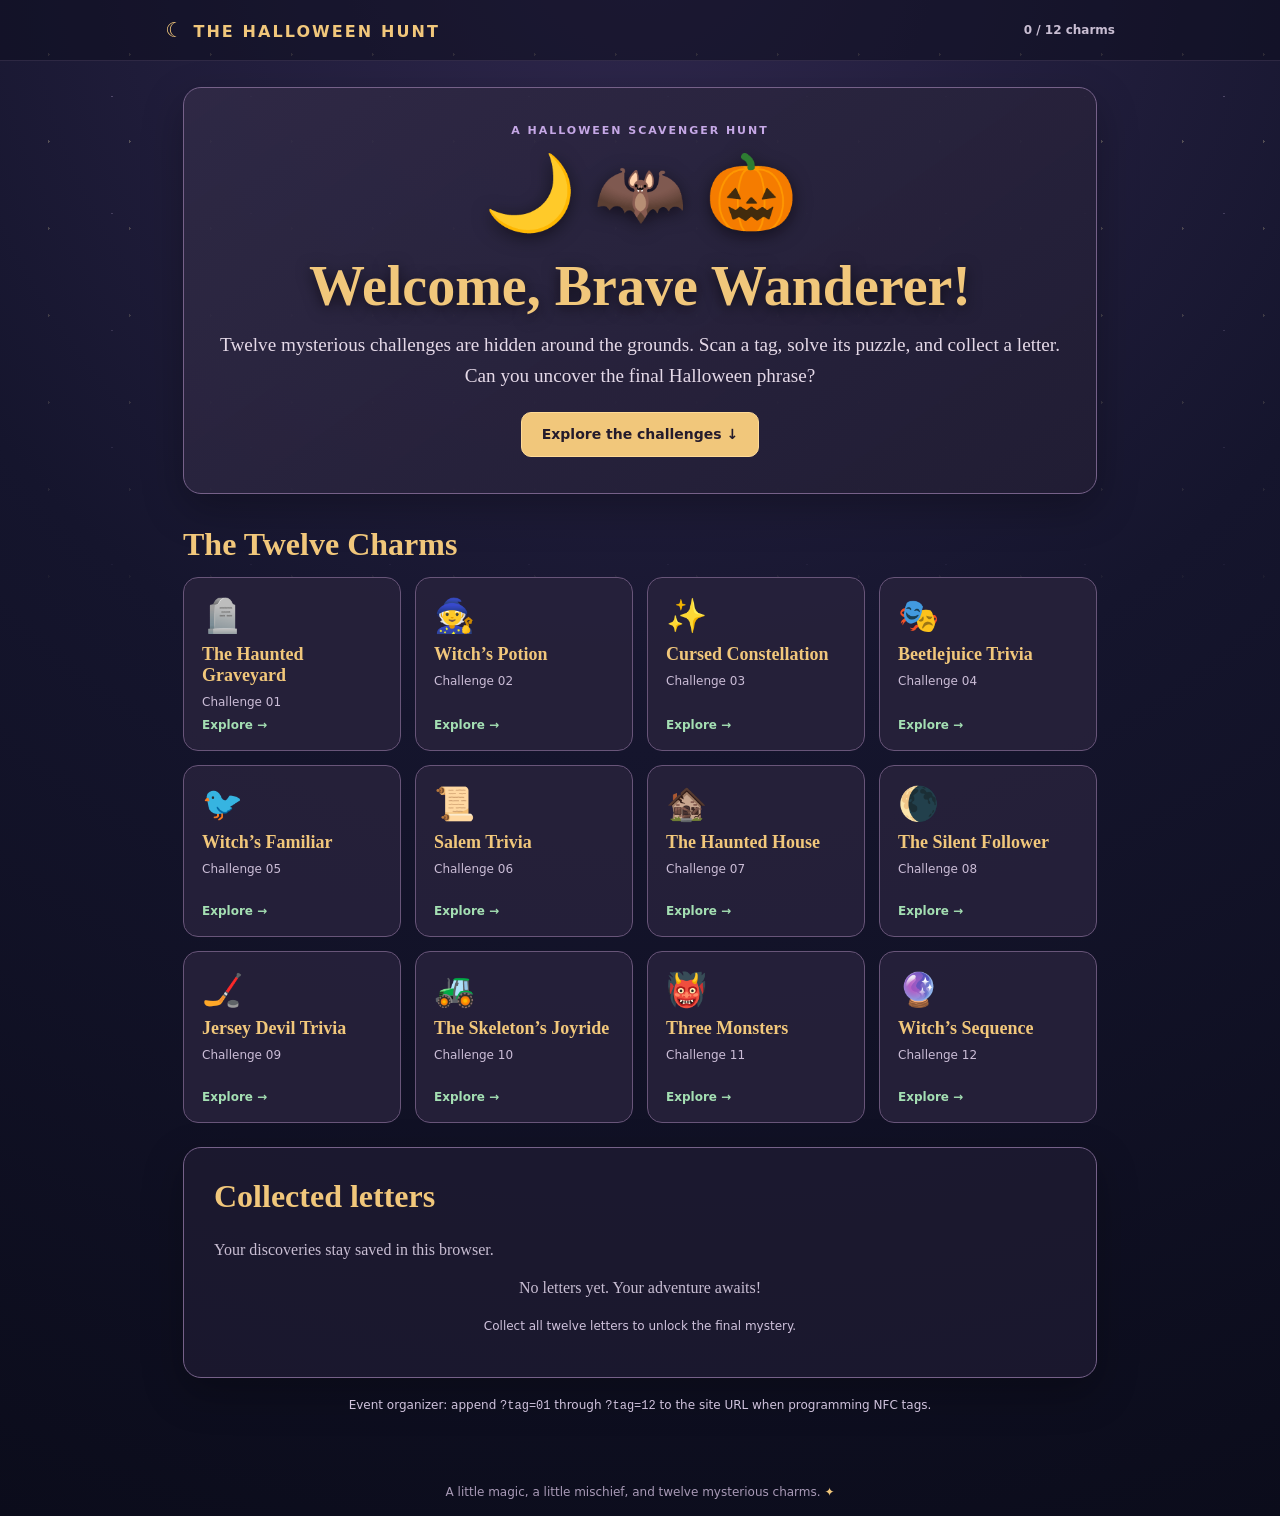
==== index.html @ 90bbd40a "Initial Template" ====
<!doctype html>
<html lang="en">
<head>
<meta charset="utf-8"><meta name="viewport" content="width=device-width, initial-scale=1, viewport-fit=cover">
<meta name="theme-color" content="#101021"><title>The Halloween Hunt</title>
<link rel="stylesheet" href="style.css"><link rel="stylesheet" href="house.css">
</head>
<body>
<div class="stars" aria-hidden="true"></div>
<header class="topbar"><a href="./" id="home-link" class="brand">☾ <span>THE HALLOWEEN HUNT</span></a><div class="progress-label" id="progress-label">0 / 12 charms</div></header>
<main id="app" class="shell" aria-live="polite"></main>
<footer class="footer">A little magic, a little mischief, and twelve mysterious charms. <span>✦</span></footer>
<script src="app.js" defer></script>
</body></html>
---- style.css ----
:root{color-scheme:dark;--bg:#101021;--panel:#25223c;--panel2:#302943;--line:#675573;--gold:#f1c77b;--text:#f5e8d2;--muted:#c9bed3;--purple:#ab89d0;--green:#a9dcb6;font-family:Georgia,'Times New Roman',serif}*{box-sizing:border-box}html{min-height:100%;background:var(--bg)}body{margin:0;min-height:100vh;color:var(--text);background:radial-gradient(circle at 50% -5%,#30284e 0%,#15152d 48%,#0b0c1b 100%);display:flex;flex-direction:column}button,input,textarea{font:inherit}button{cursor:pointer}a{color:inherit}.stars{position:fixed;inset:0;pointer-events:none;opacity:.36;background-image:radial-gradient(#e5d5a4 1px,transparent 1px),radial-gradient(#c1afd8 1px,transparent 1px);background-size:81px 87px,139px 117px;background-position:8px 11px,42px 38px;mask-image:linear-gradient(#000,transparent 75%)}.topbar{position:relative;z-index:2;display:flex;align-items:center;justify-content:space-between;gap:12px;padding:18px max(20px,calc((100vw - 950px)/2));border-bottom:1px solid #75618b44;background:#1010219c}.brand{text-decoration:none;font:700 clamp(12px,2.7vw,16px) system-ui;letter-spacing:.13em;color:var(--gold)}.brand:first-letter{font-size:1.3em}.progress-label{font:600 12px system-ui;color:var(--muted);white-space:nowrap}.shell{position:relative;z-index:1;flex:1;width:min(950px,100%);margin:0 auto;padding:26px 18px 52px}.footer{font:12px system-ui;color:#a99ab7;text-align:center;padding:18px}.footer span{color:var(--gold)}h1,h2,h3,p{margin-top:0}h1{font-size:clamp(2rem,6vw,3.5rem);color:var(--gold);line-height:1.08;margin-bottom:14px;text-shadow:0 3px 15px #0009}h2{font-size:clamp(1.4rem,4vw,2rem);color:var(--gold)}h3{color:var(--gold)}.eyebrow{font:700 11px system-ui;letter-spacing:.18em;text-transform:uppercase;color:#c6a8e6;margin-bottom:12px}.lead{font-size:clamp(1.05rem,2.7vw,1.2rem);line-height:1.6;color:#e5d9e8}.center{text-align:center}.muted{color:var(--muted)}.panel{background:linear-gradient(145deg,#302a46e8,#211d34f5);border:1px solid #766189;border-radius:18px;padding:clamp(18px,4vw,30px);box-shadow:0 15px 40px #0004}.panel+.panel{margin-top:16px}.panel.soft{background:#211d34b8}.panel.intro{padding:36px 25px}.ornament{font-size:clamp(40px,10vw,74px);margin:10px 0 20px;filter:drop-shadow(0 4px 9px #0008)}.btn{display:inline-flex;align-items:center;justify-content:center;gap:8px;background:var(--gold);color:#241b2c;border:1px solid #ffda96;border-radius:10px;padding:12px 20px;min-height:45px;font:700 14px system-ui;text-decoration:none;transition:filter .15s,transform .15s}.btn:hover{filter:brightness(1.08)}.btn:active{transform:translateY(1px)}.btn.secondary{background:#3a3151;color:var(--text);border-color:#8e779e}.btn.ghost-btn{background:transparent;color:var(--gold);border-color:#75628a}.btn:disabled{opacity:.5;cursor:default}.button-row{display:flex;gap:10px;flex-wrap:wrap;justify-content:center;margin-top:20px}.button-row.left{justify-content:flex-start}.grid{display:grid;grid-template-columns:repeat(auto-fit,minmax(185px,1fr));gap:14px}.challenge-card{display:flex;flex-direction:column;gap:9px;min-height:172px;text-decoration:none;padding:18px;background:#27223be6;border:1px solid #685579;border-radius:15px;transition:transform .15s,border-color .15s}.challenge-card:hover{transform:translateY(-2px);border-color:var(--gold)}.challenge-card .symbol{font-size:33px}.challenge-card strong{font-size:18px;color:var(--gold)}.challenge-card small{font:12px system-ui;color:#cbbdd7}.challenge-card.solved{border-color:#7aaf89;background:#23362f}.challenge-card .state{margin-top:auto;font:700 12px system-ui;color:#a4dfb3}.section-title{margin:32px 0 14px}.prompt{background:#171629a6;border-left:3px solid var(--gold);padding:16px 18px;border-radius:5px 10px 10px 5px;line-height:1.7;font-size:1.06rem;margin:18px 0}.prompt em{color:#ead9f2}.input-row{display:flex;gap:10px;align-items:stretch;flex-wrap:wrap;justify-content:center;margin:20px 0}.input-row input,.field{min-height:46px;background:#151427;border:1px solid #806c95;border-radius:10px;padding:11px 13px;color:#fff;font:16px system-ui;min-width:0}.input-row input{width:min(290px,100%)}.feedback{min-height:28px;font:600 14px/1.5 system-ui;color:#f4c783;margin:16px 0 0}.feedback.good{color:#a8e3b9}.letter{font:700 clamp(56px,14vw,100px) Georgia;color:var(--gold);text-shadow:0 0 30px #f1c77b6b;margin:14px}.complete{border:1px solid #a6d9a6;background:linear-gradient(135deg,#203a34,#24233e);border-radius:16px;padding:25px;text-align:center}.choice-grid{display:grid;grid-template-columns:repeat(auto-fit,minmax(140px,1fr));gap:12px;margin:20px 0}.choice{background:#362c49;color:var(--text);border:1px solid #79648e;border-radius:12px;padding:18px 12px;min-height:76px}.choice:hover{border-color:var(--gold)}.graveyard{display:grid;grid-template-columns:repeat(4,1fr);align-items:end;gap:10px;margin:30px 0 14px;min-height:195px}.grave{border:3px solid #918e9b;border-bottom:0;background:linear-gradient(120deg,#666775,#343745);border-radius:65px 65px 4px 4px;padding:30px 5px 16px;min-height:145px;color:#f4f0e9;text-shadow:0 1px 2px #000;font-size:clamp(12px,2vw,17px);box-shadow:inset 5px 3px 10px #fff2;cursor:pointer}.grave span{display:block;font-size:12px;margin-top:8px}.grave:hover{outline:2px solid var(--gold)}.ground-strip{height:18px;border-radius:50%;background:#182923;margin-top:-4px}.monster{font-size:36px;display:block;margin-bottom:8px}.monster-card{background:#201b34;border:1px solid #6c567c;border-radius:13px;padding:17px;text-align:center}.monster-card p{line-height:1.5}.ingredient-area{display:grid;grid-template-columns:repeat(4,1fr);gap:8px;margin:22px 0}.ingredient{background:#3b304d;border:1px solid #9b7ca8;color:var(--text);border-radius:12px;padding:12px 3px;min-height:82px;touch-action:none;user-select:none}.ingredient .emoji{font-size:27px;display:block}.ingredient small{display:block;font:12px system-ui;margin-top:5px}.ingredient:disabled{opacity:.35}.cauldron{width:220px;max-width:100%;margin:15px auto 0;position:relative}.cauldron .rim{height:24px;background:#77728d;border:5px solid #b0a5ba;border-radius:50%;position:relative;z-index:2}.cauldron .pot{width:90%;height:135px;margin:-8px auto 0;border-radius:12% 12% 46% 46%;background:linear-gradient(110deg,#494659,#161622 75%);border:5px solid #17131c;display:grid;place-items:center;box-shadow:inset -12px -8px 12px #0005,0 10px 15px #0005}.cauldron .brew{font-size:25px;letter-spacing:5px;min-height:32px}.cauldron .leg{height:15px;width:14px;background:#28252f;display:inline-block;margin:0 50px}.cauldron.drag-over .rim{border-color:#b7ffb2;box-shadow:0 0 18px #87e58b}.witch{font-size:56px;line-height:1}.tiny{font:12px/1.5 system-ui;color:#cfc2dc}.starboard{width:min(330px,90vw);aspect-ratio:1;margin:20px auto;position:relative;display:grid;grid-template-columns:repeat(3,1fr);grid-template-rows:repeat(3,1fr);align-items:center;justify-items:center}.star-btn{font-size:35px;width:68px;height:68px;border-radius:50%;border:0;background:transparent;color:#a4a1bc;text-shadow:0 0 5px #fff2;transition:color .12s,text-shadow .12s}.star-btn.lit{color:#ffe7a3;text-shadow:0 0 18px #ffe5a0,0 0 32px #ffc86a}.star-btn:disabled{cursor:default}.star-lines{position:absolute;inset:0;width:100%;height:100%;pointer-events:none;z-index:0}.star-btn{z-index:1}.upload-preview{width:min(360px,100%);max-height:270px;object-fit:contain;border:1px solid #79668b;border-radius:12px;margin:16px auto;display:block}.notice{font:13px/1.5 system-ui;color:#d2c3d9}.tag-pill{display:inline-block;border:1px solid #7e6a8f;padding:7px 10px;border-radius:20px;font:12px system-ui;margin:3px;color:var(--muted)}.letters{display:flex;gap:7px;flex-wrap:wrap;justify-content:center;margin:20px 0}.letter-tile{width:43px;height:52px;background:#332a47;border:1px solid #8b719c;border-radius:8px;display:grid;place-items:center;font:bold 23px Georgia;color:var(--gold)}.final-input{width:min(430px,100%);text-align:center;text-transform:uppercase;letter-spacing:.08em}.skeleton-art{font-size:75px;text-align:center;margin:12px}.scene{margin:20px auto;max-width:760px}.scene .bat{font-family:system-ui}.game-nav{display:flex;justify-content:space-between;align-items:center;gap:10px;margin-bottom:24px}.game-nav a{font:13px system-ui;text-decoration:none;color:#dac6e7}.game-nav .counter{font:12px system-ui;color:#ae9ac0}.hidden{display:none!important}@media(max-width:520px){.shell{padding:20px 12px 40px}.graveyard{gap:5px}.grave{min-height:130px;padding:25px 2px 12px;border-width:2px}.grave span{font-size:10px}.ingredient-area{gap:5px}.ingredient{padding:8px 2px;min-height:76px}.ingredient .emoji{font-size:22px}.ingredient small{font-size:10px}.choice-grid{grid-template-columns:repeat(2,1fr)}.topbar{padding:16px 12px}.star-btn{width:58px;height:58px}}@media(prefers-reduced-motion:reduce){*,*:before,*:after{scroll-behavior:auto!important;transition-duration:.01ms!important}}
---- house.css ----
.scene{position:relative;aspect-ratio:16/10;overflow:hidden;border:3px solid #675070;border-radius:16px;background:linear-gradient(#12152f 0%,#2c2846 65%,#1d2431 100%);isolation:isolate;box-shadow:0 16px 45px #0009}.moon{position:absolute;left:12%;top:10%;width:13%;aspect-ratio:1;border-radius:50%;background:#f2e4b0;box-shadow:0 0 32px #e6d9a660}.star{position:absolute;width:2px;height:2px;background:#eee3c7;border-radius:50%}.hill{position:absolute;bottom:-16%;width:70%;height:36%;border-radius:50%;background:#131d22}.hill.left{left:-20%}.hill.right{right:-20%;bottom:-20%}.house{position:absolute;left:22%;top:24%;width:56%;height:66%;filter:drop-shadow(5px 8px 4px #05050c99)}.body{position:absolute;inset:24% 5% 0;background:#333044;border:5px solid #151321;border-bottom:0}.roof{position:absolute;top:0;left:0;width:100%;height:39%;background:#1c1b2d;clip-path:polygon(50% 0,100% 80%,95% 100%,5% 100%,0 80%)}.roof:after{content:"";position:absolute;inset:12% 10% 8%;background:#464056;clip-path:polygon(50% 0,100% 83%,0 83%)}.chimney{position:absolute;right:17%;top:0;width:11%;height:27%;background:#282433;border:4px solid #161420}.door{position:absolute;bottom:0;left:42%;height:33%;width:16%;border:4px solid #17131d;border-radius:45% 45% 0 0;background:#171625}.door:after{content:"";position:absolute;right:16%;top:56%;width:5px;height:5px;border-radius:50%;background:#d4ae62}.window{position:absolute;width:18%;height:21%;border:5px solid #17141e;background:#927b51;box-shadow:inset 0 0 16px #e5a95b80,0 0 7px #c78e5044;overflow:hidden}.window:before,.window:after{content:"";position:absolute;background:#211927;z-index:3}.window:before{left:47%;top:0;width:5px;height:100%}.window:after{top:48%;left:0;width:100%;height:5px}.w1{top:34%;left:12%}.w2{top:34%;left:41%}.w3{top:34%;right:12%}.w4{top:61%;left:12%}.w5{top:61%;right:12%}.w6{top:8%;left:41%;height:19%;width:18%;border-radius:48% 48% 0 0}.ghost{position:absolute;left:17%;top:14%;width:66%;height:77%;background:#f7f4e8;border-radius:48% 48% 6% 6%;filter:drop-shadow(0 0 5px #fff);opacity:0;transform:translateY(20%);transition:opacity .09s,transform .13s;z-index:1}.ghost:before,.ghost:after{content:"";position:absolute;top:35%;width:14%;height:17%;background:#242038;border-radius:50%}.ghost:before{left:25%}.ghost:after{right:25%}.ghost.on{opacity:1;transform:translateY(0)}/* Two vampire cameos, separate from the fourteen countable ghosts. */
.vampire{position:absolute;left:17%;top:13%;width:66%;height:84%;opacity:0;transform:translateY(22%);transition:opacity .12s,transform .16s;z-index:2;pointer-events:none}
.vampire.on{opacity:1;transform:translateY(0)}
.vampire .cape{position:absolute;inset:36% 0 0;background:#56142e;clip-path:polygon(50% 0,87% 10%,100% 100%,0 100%,13% 10%);border-radius:20%}
.vampire .face{position:absolute;left:19%;top:12%;width:62%;height:59%;background:#d9c5bc;border-radius:43% 43% 48% 48%;border:1px solid #57475b}
.vampire .hair{position:absolute;left:16%;top:0;width:68%;height:32%;background:#17121e;clip-path:polygon(0 0,100% 0,100% 88%,69% 62%,50% 100%,31% 62%,0 88%)}
.vampire .eyes{position:absolute;left:33%;top:39%;width:9%;height:8%;background:#f04653;border-radius:50%;box-shadow:18px 0 #f04653}
.vampire .fangs{position:absolute;left:39%;top:59%;width:24%;height:12%;background:#fff;clip-path:polygon(0 0,100% 0,82% 100%,62% 0,38% 0,18% 100%)}
.bat{position:absolute;top:23%;left:-15%;font:clamp(18px,5vw,40px) sans-serif;color:#090a15;z-index:8;opacity:0;white-space:nowrap;pointer-events:none}.bat.fly-left{animation:flyLeft 2.1s linear forwards}.bat.fly-right{animation:flyRight 2.1s linear forwards;transform:scaleX(-1)}@keyframes flyLeft{0%{left:-15%;top:22%;opacity:0}10%{opacity:1}100%{left:110%;top:9%;opacity:1}}@keyframes flyRight{0%{left:110%;top:9%;opacity:0}10%{opacity:1}100%{left:-15%;top:22%;opacity:1}}.lightning{position:absolute;inset:0;background:#f7f3e0;opacity:0;pointer-events:none;z-index:10}.fog{position:absolute;bottom:-8%;left:-10%;width:120%;height:25%;background:radial-gradient(ellipse,#b7b4d13b,transparent 65%);z-index:9;pointer-events:none}.ground{position:absolute;bottom:0;width:100%;height:11%;background:#101b1c}.tree{position:absolute;bottom:8%;width:10px;height:46%;background:#11131b;transform:rotate(9deg);z-index:2}.tree:before,.tree:after{content:"";position:absolute;background:#11131b;width:8px;height:70%;bottom:35%;transform-origin:bottom}.tree:before{transform:rotate(-45deg)}.tree:after{transform:rotate(42deg)}.tree.left{left:10%}.tree.right{right:9%;height:38%;transform:rotate(-10deg)}
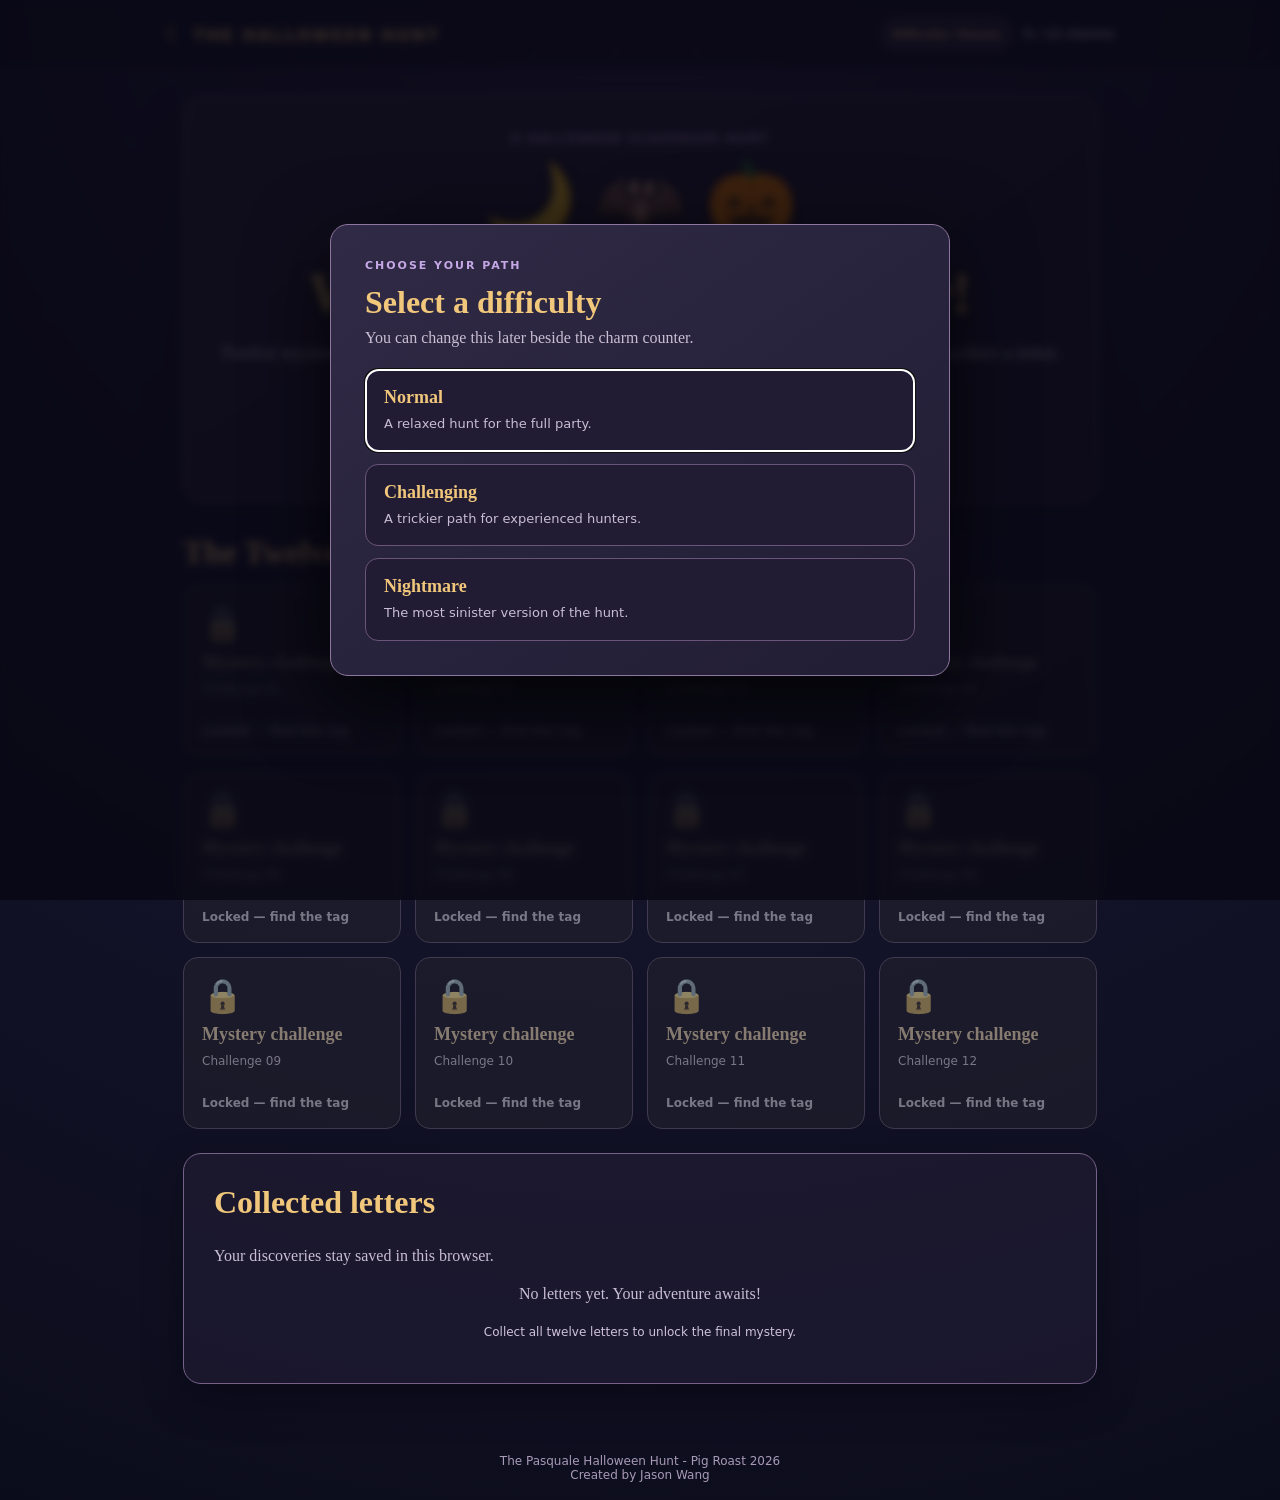
==== commit 57e097cd: "Website Commit with 3 difficulties and all 12 challenges" ====
--- a/index.html
+++ b/index.html
@@ -1,14 +1,64 @@
 <!doctype html>
 <html lang="en">
 <head>
-<meta charset="utf-8"><meta name="viewport" content="width=device-width, initial-scale=1, viewport-fit=cover">
-<meta name="theme-color" content="#101021"><title>The Halloween Hunt</title>
-<link rel="stylesheet" href="style.css"><link rel="stylesheet" href="house.css">
+  <meta charset="utf-8">
+  <meta name="viewport" content="width=device-width, initial-scale=1, viewport-fit=cover">
+  <meta name="theme-color" content="#101021">
+  <title>The Halloween Hunt</title>
+  <link rel="stylesheet" href="css/style.css">
+  <link rel="stylesheet" href="css/house.css">
 </head>
 <body>
-<div class="stars" aria-hidden="true"></div>
-<header class="topbar"><a href="./" id="home-link" class="brand">☾ <span>THE HALLOWEEN HUNT</span></a><div class="progress-label" id="progress-label">0 / 12 charms</div></header>
-<main id="app" class="shell" aria-live="polite"></main>
-<footer class="footer">A little magic, a little mischief, and twelve mysterious charms. <span>✦</span></footer>
-<script src="app.js" defer></script>
-</body></html>
+  <div class="stars" aria-hidden="true"></div>
+  <header class="topbar">
+    <a href="./" id="home-link" class="brand">☾ <span>THE HALLOWEEN HUNT</span></a>
+    <div class="topbar-status">
+      <button class="difficulty-button" id="difficulty-button" type="button">
+        Difficulty: Choose
+      </button>
+      <div class="progress-label" id="progress-label">0 / 12 charms</div>
+    </div>
+  </header>
+  <main id="app" class="shell" aria-live="polite"></main>
+  <dialog class="difficulty-dialog" id="difficulty-dialog" aria-labelledby="difficulty-title">
+    <button
+      class="dialog-close"
+      id="difficulty-close"
+      type="button"
+      aria-label="Close difficulty selection"
+    >
+      ×
+    </button>
+    <div class="eyebrow">Choose your path</div>
+    <h2 id="difficulty-title">Select a difficulty</h2>
+    <p class="muted">You can change this later beside the charm counter.</p>
+    <div class="difficulty-options">
+      <button class="difficulty-option" data-difficulty="normal" type="button">
+        <strong>Normal</strong>
+        <span>A relaxed hunt for the full party.</span>
+      </button>
+      <button class="difficulty-option" data-difficulty="challenging" type="button">
+        <strong>Challenging</strong>
+        <span>A trickier path for experienced hunters.</span>
+      </button>
+      <button class="difficulty-option" data-difficulty="nightmare" type="button">
+        <strong>Nightmare</strong>
+        <span>The most sinister version of the hunt.</span>
+      </button>
+    </div>
+  </dialog>
+  <footer class="footer">
+    The Pasquale Halloween Hunt - Pig Roast 2026<br>Created by Jason Wang
+  </footer>
+  <script src="js/app.js" type="module"></script>
+  <script>
+    if ('serviceWorker' in navigator) {
+      window.addEventListener('load', () => {
+        navigator.serviceWorker.register('./sw.js').catch(error => {
+          console.warn('Offline mode could not be enabled:', error);
+        });
+      });
+    }
+  </script>
+</body>
+</html>
--- a/css/style.css
+++ b/css/style.css
@@ -0,0 +1,1034 @@
+:root {
+  color-scheme:dark;
+  --bg:#101021;
+  --panel:#25223c;
+  --panel2:#302943;
+  --line:#675573;
+  --gold:#f1c77b;
+  --text:#f5e8d2;
+  --muted:#c9bed3;
+  --purple:#ab89d0;
+  --green:#a9dcb6;
+  font-family:Georgia,'Times New Roman',serif
+}
+
+* {
+  box-sizing:border-box
+}
+
+html {
+  min-height:100%;
+  background:var(--bg)
+}
+
+body {
+  margin:0;
+  min-height:100vh;
+  color:var(--text);
+  background:radial-gradient(circle at 50% -5%,#30284e 0%,#15152d 48%,#0b0c1b 100%);
+  display:flex;
+  flex-direction:column
+}
+
+button,input,textarea {
+  font:inherit
+}
+
+button {
+  cursor:pointer
+}
+
+a {
+  color:inherit
+}
+
+.stars {
+  position:fixed;
+  inset:0;
+  pointer-events:none;
+  opacity:.36;
+  background-image:radial-gradient(#e5d5a4 1px,transparent 1px),radial-gradient(#c1afd8 1px,transparent 1px);
+  background-size:81px 87px,139px 117px;
+  background-position:8px 11px,42px 38px;
+  mask-image:linear-gradient(#000,transparent 75%)
+}
+
+.topbar {
+  position:relative;
+  z-index:2;
+  display:flex;
+  align-items:center;
+  justify-content:space-between;
+  gap:12px;
+  padding:18px max(20px,calc((100vw - 950px)/2));
+  border-bottom:1px solid #75618b44;
+  background:#1010219c
+}
+
+.brand {
+  text-decoration:none;
+  font:700 clamp(12px,2.7vw,16px) system-ui;
+  letter-spacing:.13em;
+  color:var(--gold)
+}
+
+.brand:first-letter {
+  font-size:1.3em
+}
+
+.progress-label {
+  font:600 12px system-ui;
+  color:var(--muted);
+  white-space:nowrap
+}
+
+.topbar-status {
+  display:flex;
+  align-items:center;
+  gap:12px
+}
+
+.difficulty-button {
+  min-height:32px;
+  padding:6px 10px;
+  border:1px solid #75618b;
+  border-radius:999px;
+  background:#2b2440;
+  color:var(--gold);
+  font:700 11px system-ui;
+  white-space:nowrap
+}
+
+.difficulty-button:hover {
+  border-color:var(--gold);
+  background:#372e4e
+}
+
+.difficulty-dialog {
+  position:relative;
+  width:min(620px,calc(100% - 28px));
+  max-height:calc(100vh - 40px);
+  overflow:auto;
+  padding:clamp(22px,5vw,34px);
+  border:1px solid #8e779e;
+  border-radius:18px;
+  background:linear-gradient(145deg,#302a46,#211d34);
+  color:var(--text);
+  box-shadow:0 24px 80px #000b
+}
+
+.difficulty-dialog::backdrop {
+  background:#080713c9;
+  backdrop-filter:blur(4px)
+}
+
+.difficulty-dialog h2 {
+  margin-bottom:8px
+}
+
+.dialog-close {
+  position:absolute;
+  top:12px;
+  right:14px;
+  width:36px;
+  height:36px;
+  border:1px solid #78658b;
+  border-radius:50%;
+  background:#211b31;
+  color:var(--muted);
+  font:24px/1 system-ui
+}
+
+.dialog-close:hover {
+  color:var(--text);
+  border-color:var(--gold)
+}
+
+.difficulty-options {
+  display:grid;
+  gap:12px;
+  margin-top:22px
+}
+
+.difficulty-option {
+  display:grid;
+  gap:6px;
+  width:100%;
+  padding:17px 18px;
+  border:1px solid #685579;
+  border-radius:13px;
+  background:#211b34;
+  color:var(--text);
+  text-align:left
+}
+
+.difficulty-option:hover {
+  border-color:var(--gold);
+  background:#2d2542
+}
+
+.difficulty-option.selected {
+  border-color:#a9dcb6;
+  background:#23362f;
+  box-shadow:0 0 0 1px #a9dcb644
+}
+
+.difficulty-option strong {
+  color:var(--gold);
+  font-size:18px
+}
+
+.difficulty-option span {
+  color:var(--muted);
+  font:13px/1.5 system-ui
+}
+
+.shell {
+  position:relative;
+  z-index:1;
+  flex:1;
+  width:min(950px,100%);
+  margin:0 auto;
+  padding:26px 18px 52px
+}
+
+.footer {
+  font:12px system-ui;
+  color:#a99ab7;
+  text-align:center;
+  padding:18px
+}
+
+.footer span {
+  color:var(--gold)
+}
+
+h1,h2,h3,p {
+  margin-top:0
+}
+
+h1 {
+  font-size:clamp(2rem,6vw,3.5rem);
+  color:var(--gold);
+  line-height:1.08;
+  margin-bottom:14px;
+  text-shadow:0 3px 15px #0009
+}
+
+h2 {
+  font-size:clamp(1.4rem,4vw,2rem);
+  color:var(--gold)
+}
+
+h3 {
+  color:var(--gold)
+}
+
+.eyebrow {
+  font:700 11px system-ui;
+  letter-spacing:.18em;
+  text-transform:uppercase;
+  color:#c6a8e6;
+  margin-bottom:12px
+}
+
+.lead {
+  font-size:clamp(1.05rem,2.7vw,1.2rem);
+  line-height:1.6;
+  color:#e5d9e8
+}
+
+.center {
+  text-align:center
+}
+
+.muted {
+  color:var(--muted)
+}
+
+.panel {
+  background:linear-gradient(145deg,#302a46e8,#211d34f5);
+  border:1px solid #766189;
+  border-radius:18px;
+  padding:clamp(18px,4vw,30px);
+  box-shadow:0 15px 40px #0004
+}
+
+.panel+.panel {
+  margin-top:16px
+}
+
+.panel.soft {
+  background:#211d34b8
+}
+
+.panel.intro {
+  padding:36px 25px
+}
+
+.ornament {
+  font-size:clamp(40px,10vw,74px);
+  margin:10px 0 20px;
+  filter:drop-shadow(0 4px 9px #0008)
+}
+
+.btn {
+  display:inline-flex;
+  align-items:center;
+  justify-content:center;
+  gap:8px;
+  background:var(--gold);
+  color:#241b2c;
+  border:1px solid #ffda96;
+  border-radius:10px;
+  padding:12px 20px;
+  min-height:45px;
+  font:700 14px system-ui;
+  text-decoration:none;
+  transition:filter .15s,transform .15s
+}
+
+.btn:hover {
+  filter:brightness(1.08)
+}
+
+.btn:active {
+  transform:translateY(1px)
+}
+
+.btn.secondary {
+  background:#3a3151;
+  color:var(--text);
+  border-color:#8e779e
+}
+
+.btn.ghost-btn {
+  background:transparent;
+  color:var(--gold);
+  border-color:#75628a
+}
+
+.btn:disabled {
+  opacity:.5;
+  cursor:default
+}
+
+.button-row {
+  display:flex;
+  gap:10px;
+  flex-wrap:wrap;
+  justify-content:center;
+  margin-top:20px
+}
+
+.button-row.left {
+  justify-content:flex-start
+}
+
+.grid {
+  display:grid;
+  grid-template-columns:repeat(auto-fit,minmax(185px,1fr));
+  gap:14px
+}
+
+.challenge-card {
+  display:flex;
+  flex-direction:column;
+  gap:9px;
+  min-height:172px;
+  text-decoration:none;
+  padding:18px;
+  background:#27223be6;
+  border:1px solid #685579;
+  border-radius:15px;
+  transition:transform .15s,border-color .15s
+}
+
+.challenge-card:hover {
+  transform:translateY(-2px);
+  border-color:var(--gold)
+}
+
+.challenge-card.locked {
+  cursor:not-allowed;
+  opacity:.58;
+  filter:saturate(.45)
+}
+
+.challenge-card.locked:hover {
+  transform:none;
+  border-color:#685579
+}
+
+.challenge-card .symbol {
+  font-size:33px
+}
+
+.challenge-card strong {
+  font-size:18px;
+  color:var(--gold)
+}
+
+.challenge-card small {
+  font:12px system-ui;
+  color:#cbbdd7
+}
+
+.challenge-card.solved {
+  border-color:#7aaf89;
+  background:#23362f
+}
+
+.challenge-card .state {
+  margin-top:auto;
+  font:700 12px system-ui;
+  color:#a4dfb3
+}
+
+.challenge-card.locked .state {
+  color:var(--muted)
+}
+
+.section-title {
+  margin:32px 0 14px
+}
+
+.prompt {
+  background:#171629a6;
+  border-left:3px solid var(--gold);
+  padding:16px 18px;
+  border-radius:5px 10px 10px 5px;
+  line-height:1.7;
+  font-size:1.06rem;
+  margin:18px 0
+}
+
+.trivia-keeper { color:var(--gold); line-height:1.5; }
+.trivia-keeper span { color:var(--muted); font-size:.9em; }
+
+.prompt em {
+  color:#ead9f2
+}
+
+.input-row {
+  display:flex;
+  gap:10px;
+  align-items:stretch;
+  flex-wrap:wrap;
+  justify-content:center;
+  margin:20px 0
+}
+
+.input-row input,.field {
+  min-height:46px;
+  background:#151427;
+  border:1px solid #806c95;
+  border-radius:10px;
+  padding:11px 13px;
+  color:#fff;
+  font:16px system-ui;
+  min-width:0
+}
+
+.input-row input {
+  width:min(290px,100%)
+}
+
+.feedback {
+  min-height:28px;
+  font:600 14px/1.5 system-ui;
+  color:#f4c783;
+  margin:16px 0 0
+}
+
+.feedback.good {
+  color:#a8e3b9
+}
+
+.letter {
+  font:700 clamp(56px,14vw,100px) Georgia;
+  color:var(--gold);
+  text-shadow:0 0 30px #f1c77b6b;
+  margin:14px
+}
+
+.complete {
+  border:1px solid #a6d9a6;
+  background:linear-gradient(135deg,#203a34,#24233e);
+  border-radius:16px;
+  padding:25px;
+  text-align:center
+}
+
+.choice-grid {
+  display:grid;
+  grid-template-columns:repeat(auto-fit,minmax(140px,1fr));
+  gap:12px;
+  margin:20px 0
+}
+
+.choice {
+  background:#362c49;
+  color:var(--text);
+  border:1px solid #79648e;
+  border-radius:12px;
+  padding:18px 12px;
+  min-height:76px
+}
+
+.choice:hover {
+  border-color:var(--gold)
+}
+
+.graveyard {
+  display:grid;
+  grid-template-columns:repeat(4,1fr);
+  align-items:end;
+  gap:10px;
+  margin:30px 0 14px;
+  min-height:195px
+}
+
+.graveyard-6 {
+  grid-template-columns:repeat(3,1fr)
+}
+
+.grave {
+  border:3px solid #918e9b;
+  border-bottom:0;
+  background:linear-gradient(120deg,#666775,#343745);
+  border-radius:65px 65px 4px 4px;
+  padding:30px 5px 16px;
+  min-height:145px;
+  color:#f4f0e9;
+  text-shadow:0 1px 2px #000;
+  font-size:clamp(15px,2.5vw,20px);
+  box-shadow:inset 5px 3px 10px #fff2;
+  cursor:pointer
+}
+
+.grave span {
+  display:block;
+  font-size:14px;
+  margin-top:8px
+}
+
+.grave:hover {
+  outline:2px solid var(--gold)
+}
+
+.ground-strip {
+  height:18px;
+  border-radius:50%;
+  background:#182923;
+  margin-top:-4px
+}
+
+.monster {
+  font-size:36px;
+  display:block;
+  margin-bottom:8px
+}
+
+.monster-card {
+  background:#201b34;
+  border:1px solid #6c567c;
+  border-radius:13px;
+  padding:17px;
+  text-align:center
+}
+
+.monster-card p {
+  line-height:1.5
+}
+
+.ingredient-area {
+  display:grid;
+  grid-template-columns:repeat(4,1fr);
+  gap:8px;
+  margin:22px 0
+}
+
+.ingredient-area.ingredients-5 {
+  grid-template-columns:repeat(5,1fr)
+}
+
+.ingredient {
+  background:#3b304d;
+  border:1px solid #9b7ca8;
+  color:var(--text);
+  border-radius:12px;
+  padding:12px 3px;
+  min-height:82px;
+  touch-action:none;
+  user-select:none
+}
+
+.ingredient .emoji {
+  font-size:27px;
+  display:block
+}
+
+.ingredient small {
+  display:block;
+  font:12px system-ui;
+  margin-top:5px
+}
+
+.ingredient:disabled {
+  opacity:.35
+}
+
+.ingredient.dragging {
+  position:fixed;
+  z-index:999;
+  margin:0;
+  pointer-events:none;
+  opacity:.96;
+  transform:scale(1.04);
+  box-shadow:0 14px 28px #0009
+}
+
+.ingredient-placeholder {
+  min-height:82px;
+  border:2px dashed #9b7ca8;
+  border-radius:12px;
+  background:#3b304d55
+}
+
+.cauldron {
+  width:220px;
+  max-width:100%;
+  margin:15px auto 0;
+  position:relative;
+  --potion-color:transparent
+}
+
+.cauldron::before {
+  content:"";
+  position:absolute;
+  z-index:0;
+  width:78%;
+  height:42px;
+  top:-5px;
+  left:50%;
+  border-radius:50%;
+  background:var(--potion-color);
+  filter:blur(18px);
+  opacity:0;
+  pointer-events:none;
+  transform:translateX(-50%);
+  transition:opacity .35s ease
+}
+
+.cauldron.finished::before {
+  opacity:.95;
+  animation:potion-pulse 1.15s ease-in-out infinite alternate
+}
+
+.cauldron.potion-bubbling::before {
+  animation:potion-bubble .7s ease-in-out infinite alternate
+}
+
+.cauldron.potion-smoking::before {
+  animation:potion-smoke 1.7s ease-in-out infinite
+}
+
+.cauldron.potion-sparkling .brew {
+  animation:potion-sparkle .55s steps(2) infinite;
+  text-shadow:0 0 8px var(--potion-color),0 0 18px var(--potion-color)
+}
+
+.cauldron.potion-glowing::before {
+  animation:potion-glow 1.8s ease-in-out infinite alternate
+}
+
+.cauldron.potion-swirling .brew {
+  animation:potion-swirl 1.25s linear infinite
+}
+
+.cauldron.finished .rim {
+  border-color:var(--potion-color);
+  box-shadow:0 0 18px var(--potion-color)
+}
+
+.cauldron.finished .pot {
+  box-shadow:inset -12px -8px 12px #0005,0 0 22px var(--potion-color),0 10px 15px #0005
+}
+
+.potion-effect {
+  position:absolute;
+  z-index:3;
+  top:-23px;
+  left:50%;
+  width:100%;
+  color:var(--potion-color);
+  font-size:25px;
+  letter-spacing:3px;
+  line-height:1;
+  pointer-events:none;
+  text-align:center;
+  text-shadow:0 0 7px var(--potion-color),0 0 16px var(--potion-color);
+  transform:translateX(-50%);
+}
+
+.potion-bubbling .potion-effect {
+  animation:potion-bubbles .7s ease-in-out infinite alternate
+}
+
+.potion-smoking .potion-effect {
+  animation:potion-smoke-icons 1.8s ease-out infinite
+}
+
+.potion-sparkling .potion-effect {
+  animation:potion-sparkles .55s steps(2) infinite
+}
+
+.potion-glowing .potion-effect,
+.potion-pulsing .potion-effect {
+  animation:potion-icon-pulse 1.05s ease-in-out infinite alternate
+}
+
+.potion-swirling .potion-effect {
+  animation:potion-icon-swirl 1.25s linear infinite
+}
+
+@keyframes potion-pulse {
+  from { transform:translateX(-50%) scale(.92); }
+  to { transform:translateX(-50%) scale(1.08); }
+}
+
+@keyframes potion-bubble {
+  from { transform:translate(-50%, 3px) scale(.92); }
+  to { transform:translate(-50%, -5px) scale(1.1); }
+}
+
+@keyframes potion-smoke {
+  0% { transform:translate(-50%, 6px) scale(.8); opacity:.35; }
+  100% { transform:translate(-50%, -22px) scale(1.25); opacity:0; }
+}
+
+@keyframes potion-sparkle {
+  from { filter:brightness(1); transform:scale(.95); }
+  to { filter:brightness(1.8); transform:scale(1.1); }
+}
+
+@keyframes potion-glow {
+  from { transform:translateX(-50%) scale(.9); opacity:.5; }
+  to { transform:translateX(-50%) scale(1.12); opacity:1; }
+}
+
+@keyframes potion-swirl {
+  from { transform:rotate(0deg) scale(.92); }
+  to { transform:rotate(360deg) scale(1.08); }
+}
+
+@keyframes potion-bubbles {
+  from { transform:translate(-50%, 4px) scale(.86); }
+  to { transform:translate(-50%, -13px) scale(1.08); }
+}
+
+@keyframes potion-smoke-icons {
+  0% { transform:translate(-50%, 7px) scale(.8); opacity:.2; }
+  100% { transform:translate(-50%, -38px) scale(1.25); opacity:0; }
+}
+
+@keyframes potion-sparkles {
+  from { transform:translateX(-50%) scale(.78); opacity:.35; }
+  to { transform:translateX(-50%) scale(1.18); opacity:1; }
+}
+
+@keyframes potion-icon-pulse {
+  from { transform:translateX(-50%) scale(.82); opacity:.5; }
+  to { transform:translateX(-50%) scale(1.15); opacity:1; }
+}
+
+@keyframes potion-icon-swirl {
+  from { transform:translateX(-50%) rotate(0deg) scale(.85); }
+  to { transform:translateX(-50%) rotate(360deg) scale(1.15); }
+}
+
+.cauldron .rim {
+  height:24px;
+  background:#77728d;
+  border:5px solid #b0a5ba;
+  border-radius:50%;
+  position:relative;
+  z-index:2
+}
+
+.cauldron .pot {
+  width:90%;
+  height:135px;
+  margin:-8px auto 0;
+  border-radius:12% 12% 46% 46%;
+  background:linear-gradient(110deg,#494659,#161622 75%);
+  border:5px solid #17131c;
+  display:grid;
+  place-items:center;
+  box-shadow:inset -12px -8px 12px #0005,0 10px 15px #0005
+}
+
+.cauldron .brew {
+  font-size:25px;
+  letter-spacing:5px;
+  min-height:32px
+}
+
+.cauldron.drag-over .rim {
+  border-color:#b7ffb2;
+  box-shadow:0 0 18px #87e58b
+}
+
+.witch {
+  font-size:56px;
+  line-height:1
+}
+
+.tiny {
+  font:12px/1.5 system-ui;
+  color:#cfc2dc
+}
+
+.starboard {
+  width:min(330px,90vw);
+  aspect-ratio:1;
+  margin:20px auto;
+  position:relative;
+  display:grid;
+  grid-template-columns:repeat(3,1fr);
+  grid-template-rows:repeat(3,1fr);
+  align-items:center;
+  justify-items:center
+}
+
+.star-btn {
+  font-size:35px;
+  width:68px;
+  height:68px;
+  border-radius:50%;
+  border:0;
+  background:transparent;
+  color:#a4a1bc;
+  text-shadow:0 0 5px #fff2;
+  transition:color .12s,text-shadow .12s
+}
+
+.star-btn.lit {
+  color:#ffe7a3;
+  text-shadow:0 0 18px #ffe5a0,0 0 32px #ffc86a
+}
+
+.star-btn:disabled {
+  cursor:default
+}
+
+.star-lines {
+  position:absolute;
+  inset:0;
+  width:100%;
+  height:100%;
+  pointer-events:none;
+  z-index:0
+}
+
+.constellation-line {
+  opacity:0;
+  stroke-dasharray:160;
+  stroke-dashoffset:160;
+  animation:constellation-draw .45s ease-out forwards;
+  animation-delay:var(--line-delay)
+}
+
+@keyframes constellation-draw {
+  to { opacity:1; stroke-dashoffset:0 }
+}
+
+.star-btn {
+  z-index:1
+}
+
+.upload-preview {
+  width:min(360px,100%);
+  max-height:270px;
+  object-fit:contain;
+  border:1px solid #79668b;
+  border-radius:12px;
+  margin:16px auto;
+  display:block
+}
+
+.notice {
+  font:13px/1.5 system-ui;
+  color:#d2c3d9
+}
+
+.tag-pill {
+  display:inline-block;
+  border:1px solid #7e6a8f;
+  padding:7px 10px;
+  border-radius:20px;
+  font:12px system-ui;
+  margin:3px;
+  color:var(--muted)
+}
+
+.letters {
+  display:flex;
+  gap:7px;
+  flex-wrap:wrap;
+  justify-content:center;
+  margin:20px 0
+}
+
+.letter-tile {
+  width:43px;
+  height:52px;
+  background:#332a47;
+  border:1px solid #8b719c;
+  border-radius:8px;
+  display:grid;
+  place-items:center;
+  font:bold 23px Georgia;
+  color:var(--gold)
+}
+
+.letter-tile[draggable="true"] { cursor:grab; touch-action:none }
+.letter-tile.dragging { position:fixed; z-index:20; pointer-events:none; opacity:.9; transform:scale(1.08) rotate(3deg); cursor:grabbing }
+.letter-tile-placeholder { width:43px; height:52px; border:1px dashed #8b719c; border-radius:8px }
+.letter-slots { display:flex; gap:7px; justify-content:center; flex-wrap:wrap; margin:14px 0 }
+.letter-slot { width:43px; height:52px; border:1px dashed #8b719c; border-radius:8px; background:#211b32; color:var(--gold); font:bold 23px Georgia }
+
+.final-input {
+  width:min(430px,100%);
+  text-align:center;
+  text-transform:uppercase;
+  letter-spacing:.08em
+}
+
+.skeleton-art {
+  font-size:75px;
+  text-align:center;
+  margin:12px
+}
+
+.scene {
+  margin:20px auto;
+  max-width:760px
+}
+
+.scene .bat {
+  font-family:system-ui
+}
+
+.game-nav {
+  display:flex;
+  justify-content:space-between;
+  align-items:center;
+  gap:10px;
+  margin-bottom:24px
+}
+
+.game-nav a {
+  font:13px system-ui;
+  text-decoration:none;
+  color:#dac6e7
+}
+
+.game-nav .counter {
+  font:12px system-ui;
+  color:#ae9ac0
+}
+
+.hidden {
+  display:none!important
+}
+
+[hidden] {
+  display:none!important
+}
+
+.collected-panel {
+  margin-top:24px
+}
+
+.sequence-numbers {
+  color:var(--gold);
+  font-size:1.6rem
+}
+
+.house-status {
+  align-self:center
+}
+
+.locked-message {
+  max-width:650px;
+  margin:0 auto
+}
+
+@media(max-width:520px) {
+  .shell {
+    padding:20px 12px 40px
+  }
+
+  .graveyard {
+    gap:5px
+  }
+
+  .grave {
+    min-height:130px;
+    padding:25px 2px 12px;
+    border-width:2px
+  }
+
+  .grave span {
+    font-size:12px
+  }
+
+  .ingredient-area {
+    gap:5px
+  }
+
+  .ingredient {
+    padding:8px 2px;
+    min-height:76px
+  }
+
+  .ingredient-placeholder {
+    min-height:76px
+  }
+
+  .ingredient .emoji {
+    font-size:22px
+  }
+
+  .ingredient small {
+    font-size:10px
+  }
+
+  .choice-grid {
+    grid-template-columns:repeat(2,1fr)
+  }
+
+  .topbar {
+    flex-wrap:wrap;
+    padding:16px 12px
+  }
+
+  .topbar-status {
+    width:100%;
+    justify-content:flex-end
+  }
+
+  .star-btn {
+    width:58px;
+    height:58px
+  }
+}
+
+@media(prefers-reduced-motion:reduce) {
+  *,*:before,*:after {
+    scroll-behavior:auto!important;
+    transition-duration:.01ms!important
+  }
+}
--- a/css/house.css
+++ b/css/house.css
@@ -0,0 +1,429 @@
+.scene {
+  position:relative;
+  aspect-ratio:16/10;
+  overflow:hidden;
+  border:3px solid #675070;
+  border-radius:16px;
+  background:linear-gradient(#12152f 0%,#2c2846 65%,#1d2431 100%);
+  isolation:isolate;
+  box-shadow:0 16px 45px #0009
+}
+
+.moon {
+  position:absolute;
+  left:12%;
+  top:10%;
+  width:13%;
+  aspect-ratio:1;
+  border-radius:50%;
+  background:#f2e4b0;
+  box-shadow:0 0 32px #e6d9a660
+}
+
+.star {
+  position:absolute;
+  width:2px;
+  height:2px;
+  background:#eee3c7;
+  border-radius:50%
+}
+
+.scene-star-1 {
+  left:30%;
+  top:8%
+}
+
+.scene-star-2 {
+  left:68%;
+  top:12%
+}
+
+.scene-star-3 {
+  left:87%;
+  top:20%
+}
+
+.scene-star-4 {
+  left:43%;
+  top:15%
+}
+
+.hill {
+  position:absolute;
+  bottom:-16%;
+  width:70%;
+  height:36%;
+  border-radius:50%;
+  background:#131d22
+}
+
+.hill.left {
+  left:-20%
+}
+
+.hill.right {
+  right:-20%;
+  bottom:-20%
+}
+
+.house {
+  position:absolute;
+  left:4%;
+  top:6%;
+  width:92%;
+  height:90%;
+  z-index:1;
+  filter:drop-shadow(5px 8px 4px #05050c99)
+}
+
+.body {
+  position:absolute;
+  inset:24% 5% 0;
+  background:#333044;
+  border:5px solid #151321;
+  border-bottom:0
+}
+
+.roof {
+  position:absolute;
+  top:0;
+  left:0;
+  width:100%;
+  height:39%;
+  background:#1c1b2d;
+  clip-path:polygon(50% 0,100% 80%,95% 100%,5% 100%,0 80%)
+}
+
+.roof:after {
+  content:"";
+  position:absolute;
+  inset:12% 10% 8%;
+  background:#464056;
+  clip-path:polygon(50% 0,100% 83%,0 83%)
+}
+
+.chimney {
+  position:absolute;
+  right:17%;
+  top:0;
+  width:11%;
+  height:27%;
+  background:#282433;
+  border:4px solid #161420
+}
+
+.door {
+  position:absolute;
+  bottom:0;
+  left:40%;
+  height:38%;
+  width:20%;
+  border:4px solid #17131d;
+  border-radius:45% 45% 0 0;
+  background:#171625
+}
+
+.door:after {
+  content:"";
+  position:absolute;
+  right:16%;
+  top:56%;
+  width:5px;
+  height:5px;
+  border-radius:50%;
+  background:#d4ae62
+}
+
+.window {
+  position:absolute;
+  width:22%;
+  height:24%;
+  border:5px solid #17141e;
+  background:#927b51;
+  box-shadow:inset 0 0 16px #e5a95b80,0 0 7px #c78e5044;
+  overflow:hidden
+}
+
+.window:before,.window:after {
+  content:"";
+  position:absolute;
+  background:#211927;
+  z-index:3
+}
+
+.window:before {
+  left:47%;
+  top:0;
+  width:5px;
+  height:100%
+}
+
+.window:after {
+  top:48%;
+  left:0;
+  width:100%;
+  height:5px
+}
+
+.w1 {
+  top:32%;
+  left:9%
+}
+
+.w2 {
+  top:32%;
+  left:39%
+}
+
+.w3 {
+  top:32%;
+  right:9%
+}
+
+.w4 {
+  top:61%;
+  left:9%
+}
+
+.w5 {
+  top:61%;
+  right:9%
+}
+
+.w6 {
+  top:7%;
+  left:39%;
+  height:21%;
+  width:22%;
+  border-radius:48% 48% 0 0
+}
+
+.ghost {
+  position:absolute;
+  left:17%;
+  top:14%;
+  width:66%;
+  height:77%;
+  background:#f7f4e8;
+  border-radius:48% 48% 6% 6%;
+  filter:drop-shadow(0 0 5px #fff);
+  opacity:0;
+  transform:translateY(20%);
+  transition:opacity .09s,transform .13s;
+  z-index:1
+}
+
+.ghost:before,.ghost:after {
+  content:"";
+  position:absolute;
+  top:35%;
+  width:14%;
+  height:17%;
+  background:#242038;
+  border-radius:50%
+}
+
+.ghost:before {
+  left:25%
+}
+
+.ghost:after {
+  right:25%
+}
+
+.ghost.on {
+  opacity:1;
+  transform:translateY(0)
+}
+
+/* Two vampire cameos, separate from the fourteen countable ghosts. */
+.vampire {
+  position:absolute;
+  left:17%;
+  top:13%;
+  width:66%;
+  height:84%;
+  opacity:0;
+  transform:translateY(22%);
+  transition:opacity .12s,transform .16s;
+  z-index:2;
+  pointer-events:none
+}
+
+.vampire.on {
+  opacity:1;
+  transform:translateY(0)
+}
+
+.vampire .cape {
+  position:absolute;
+  inset:36% 0 0;
+  background:#56142e;
+  clip-path:polygon(50% 0,87% 10%,100% 100%,0 100%,13% 10%);
+  border-radius:20%
+}
+
+.vampire .face {
+  position:absolute;
+  left:19%;
+  top:12%;
+  width:62%;
+  height:59%;
+  background:#d9c5bc;
+  border-radius:43% 43% 48% 48%;
+  border:1px solid #57475b
+}
+
+.vampire .hair {
+  position:absolute;
+  left:16%;
+  top:0;
+  width:68%;
+  height:32%;
+  background:#17121e;
+  clip-path:polygon(0 0,100% 0,100% 88%,69% 62%,50% 100%,31% 62%,0 88%)
+}
+
+.vampire .eyes {
+  position:absolute;
+  left:33%;
+  top:39%;
+  width:9%;
+  height:8%;
+  background:#f04653;
+  border-radius:50%;
+  box-shadow:18px 0 #f04653
+}
+
+.vampire .fangs {
+  position:absolute;
+  left:39%;
+  top:59%;
+  width:24%;
+  height:12%;
+  background:#fff;
+  clip-path:polygon(0 0,100% 0,82% 100%,62% 0,38% 0,18% 100%)
+}
+
+.bat {
+  position:absolute;
+  top:23%;
+  left:-15%;
+  font:clamp(18px,5vw,40px) sans-serif;
+  color:#090a15;
+  z-index:8;
+  opacity:0;
+  white-space:nowrap;
+  pointer-events:none
+}
+
+.bat.fly-left {
+  animation:flyLeft 2.1s linear forwards
+}
+
+.bat.fly-right {
+  animation:flyRight 2.1s linear forwards;
+  transform:scaleX(-1)
+}
+
+@keyframes flyLeft {
+  0% {
+    left:-15%;
+    top:22%;
+    opacity:0
+  }
+
+  10% {
+    opacity:1
+  }
+
+  100% {
+    left:110%;
+    top:9%;
+    opacity:1
+  }
+}
+
+@keyframes flyRight {
+  0% {
+    left:110%;
+    top:9%;
+    opacity:0
+  }
+
+  10% {
+    opacity:1
+  }
+
+  100% {
+    left:-15%;
+    top:22%;
+    opacity:1
+  }
+}
+
+.lightning {
+  position:absolute;
+  inset:0;
+  background:#f7f3e0;
+  opacity:0;
+  pointer-events:none;
+  z-index:10
+}
+
+.fog {
+  position:absolute;
+  bottom:-8%;
+  left:-10%;
+  width:120%;
+  height:25%;
+  background:radial-gradient(ellipse,#b7b4d13b,transparent 65%);
+  z-index:9;
+  pointer-events:none
+}
+
+.ground {
+  position:absolute;
+  bottom:0;
+  width:100%;
+  height:11%;
+  background:#101b1c
+}
+
+.tree {
+  position:absolute;
+  bottom:8%;
+  width:10px;
+  height:46%;
+  background:#11131b;
+  transform:rotate(9deg);
+  z-index:0
+}
+
+.tree:before,.tree:after {
+  content:"";
+  position:absolute;
+  background:#11131b;
+  width:8px;
+  height:70%;
+  bottom:35%;
+  transform-origin:bottom
+}
+
+.tree:before {
+  transform:rotate(-45deg)
+}
+
+.tree:after {
+  transform:rotate(42deg)
+}
+
+.tree.left {
+  left:10%
+}
+
+.tree.right {
+  right:9%;
+  height:38%;
+  transform:rotate(-10deg)
+}
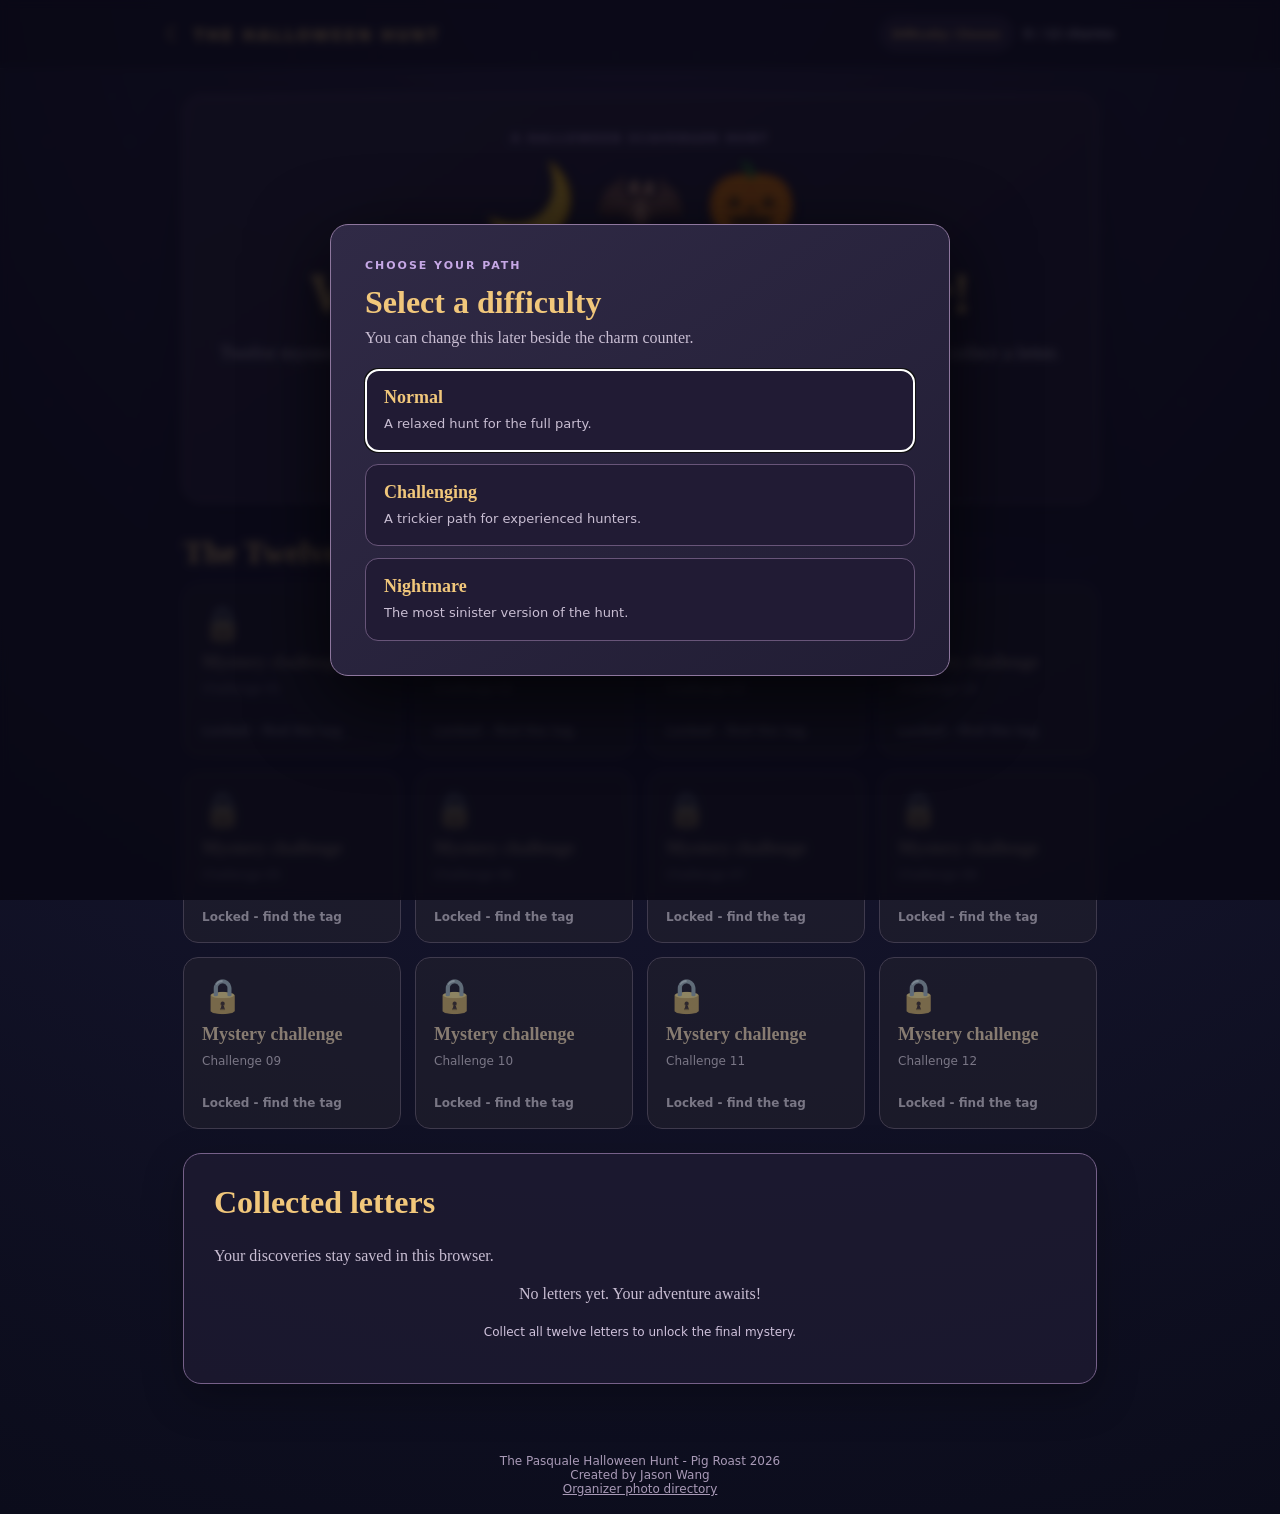
==== commit 6301f905: "Add organizer photo gallery and live slideshow" ====
--- a/index.html
+++ b/index.html
@@ -48,7 +48,8 @@
     </div>
   </dialog>
   <footer class="footer">
-    The Pasquale Halloween Hunt - Pig Roast 2026<br>Created by Jason Wang
+    The Pasquale Halloween Hunt - Pig Roast 2026<br>Created by Jason Wang<br>
+    <a href="gallery.html">Organizer photo directory</a>
   </footer>
   <script src="js/app.js" type="module"></script>
   <script>
